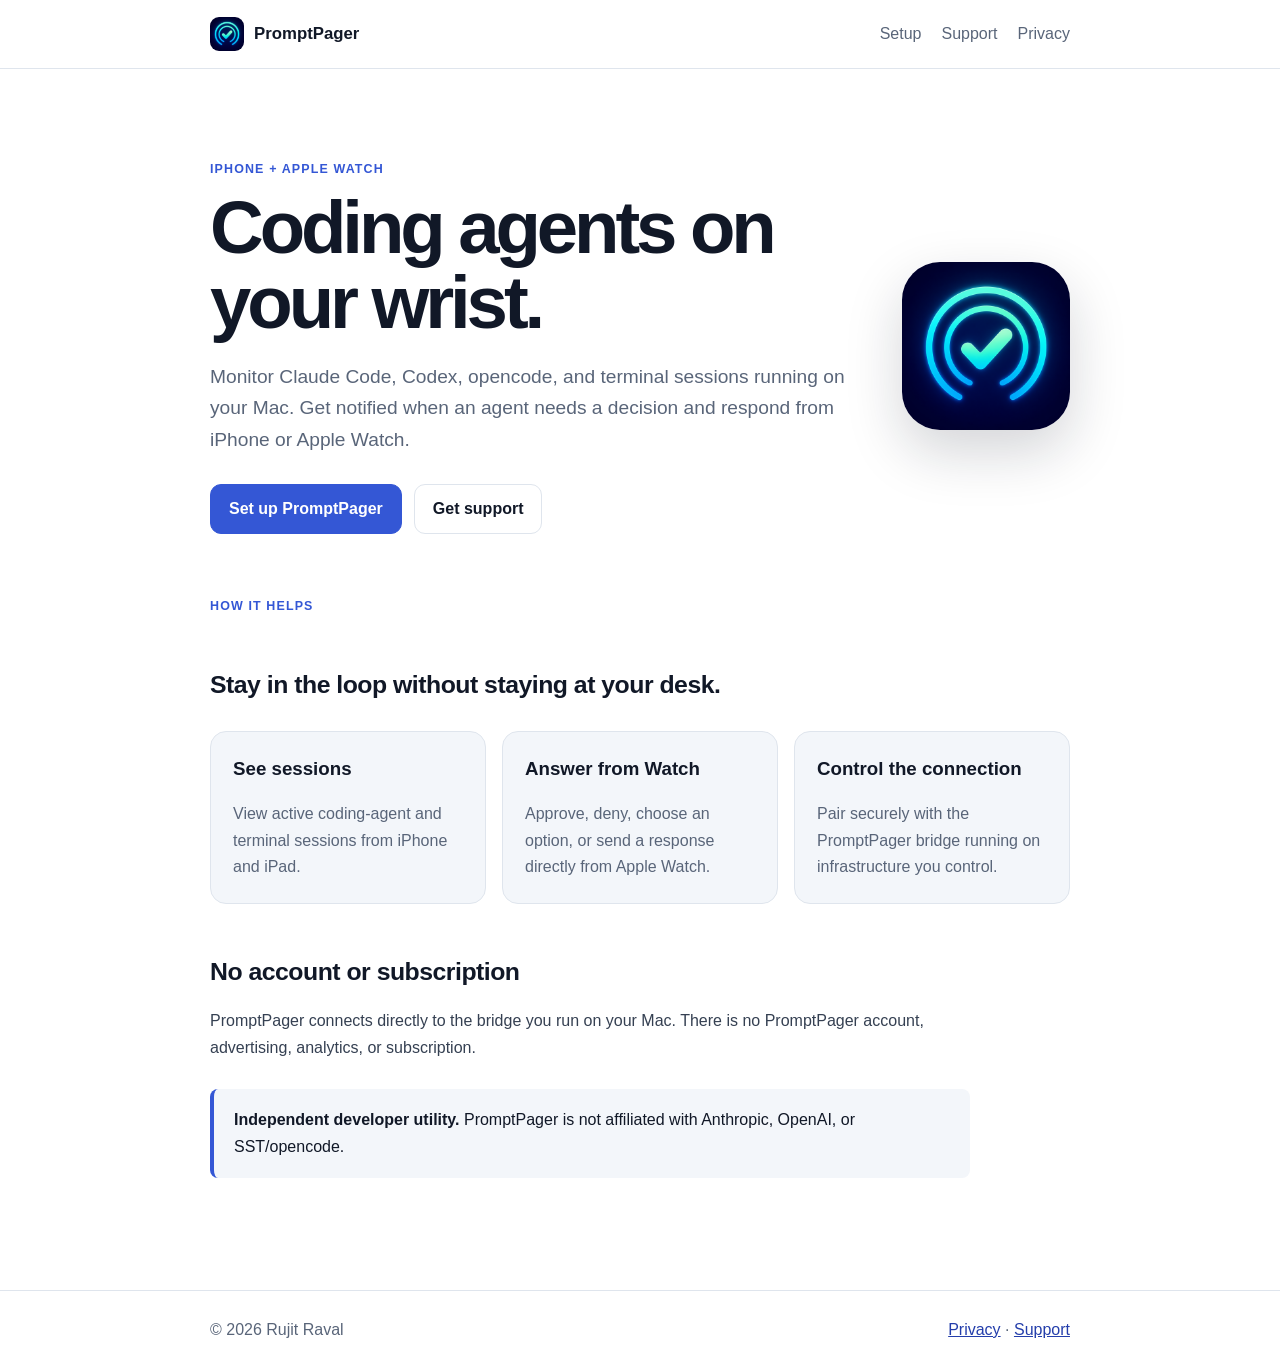
==== index.html @ 87f20dae "Launch PromptPager documentation site" ====
<!doctype html>
<html lang="en">
<head>
  <meta charset="utf-8">
  <meta name="viewport" content="width=device-width, initial-scale=1">
  <meta name="description" content="PromptPager keeps coding-agent and terminal sessions within reach on iPhone and Apple Watch.">
  <title>PromptPager — Coding agents on your wrist</title>
  <link rel="icon" href="assets/promptpager-icon.png">
  <link rel="stylesheet" href="styles.css">
</head>
<body>
  <header class="site-header">
    <nav class="nav" aria-label="Primary navigation">
      <a class="brand" href="./"><img src="assets/promptpager-icon.png" alt="">PromptPager</a>
      <div class="nav-links">
        <a href="setup/">Setup</a>
        <a href="support/">Support</a>
        <a href="privacy/">Privacy</a>
      </div>
    </nav>
  </header>
  <main>
    <section class="hero">
      <div>
        <div class="eyebrow">iPhone + Apple Watch</div>
        <h1>Coding agents on your wrist.</h1>
        <p class="lead">Monitor Claude Code, Codex, opencode, and terminal sessions running on your Mac. Get notified when an agent needs a decision and respond from iPhone or Apple Watch.</p>
        <div class="actions">
          <a class="button primary" href="setup/">Set up PromptPager</a>
          <a class="button" href="support/">Get support</a>
        </div>
      </div>
      <img src="assets/promptpager-icon.png" alt="PromptPager app icon">
    </section>

    <section aria-labelledby="features">
      <div class="eyebrow">How it helps</div>
      <h2 id="features">Stay in the loop without staying at your desk.</h2>
      <div class="grid">
        <article class="card"><h3>See sessions</h3><p>View active coding-agent and terminal sessions from iPhone and iPad.</p></article>
        <article class="card"><h3>Answer from Watch</h3><p>Approve, deny, choose an option, or send a response directly from Apple Watch.</p></article>
        <article class="card"><h3>Control the connection</h3><p>Pair securely with the PromptPager bridge running on infrastructure you control.</p></article>
      </div>
    </section>

    <section class="document">
      <h2>No account or subscription</h2>
      <p>PromptPager connects directly to the bridge you run on your Mac. There is no PromptPager account, advertising, analytics, or subscription.</p>
      <div class="notice"><strong>Independent developer utility.</strong> PromptPager is not affiliated with Anthropic, OpenAI, or SST/opencode.</div>
    </section>
  </main>
  <footer><div class="footer-inner"><p>© 2026 Rujit Raval</p><p><a href="privacy/">Privacy</a> · <a href="support/">Support</a></p></div></footer>
</body>
</html>
---- styles.css ----
:root {
  color-scheme: light;
  --ink: #111827;
  --muted: #596579;
  --line: #dfe5ed;
  --surface: #ffffff;
  --soft: #f3f6fa;
  --brand: #3457d5;
  --brand-dark: #243eab;
  --max: 860px;
}

* { box-sizing: border-box; }

html { scroll-behavior: smooth; }

body {
  margin: 0;
  background: var(--surface);
  color: var(--ink);
  font-family: -apple-system, BlinkMacSystemFont, "Segoe UI", sans-serif;
  line-height: 1.65;
}

a { color: var(--brand-dark); }

.site-header {
  border-bottom: 1px solid var(--line);
  background: rgba(255, 255, 255, 0.94);
}

.nav {
  width: min(var(--max), calc(100% - 40px));
  min-height: 68px;
  margin: 0 auto;
  display: flex;
  align-items: center;
  justify-content: space-between;
  gap: 24px;
}

.brand {
  color: var(--ink);
  display: inline-flex;
  align-items: center;
  gap: 10px;
  font-size: 1.05rem;
  font-weight: 700;
  text-decoration: none;
}

.brand img {
  width: 34px;
  height: 34px;
  border-radius: 9px;
}

.nav-links { display: flex; gap: 20px; }
.nav-links a { color: var(--muted); text-decoration: none; }
.nav-links a:hover { color: var(--ink); }

main {
  width: min(var(--max), calc(100% - 40px));
  margin: 0 auto;
  padding: 72px 0 84px;
}

.hero {
  display: grid;
  grid-template-columns: 1fr auto;
  align-items: center;
  gap: 56px;
  padding: 18px 0 62px;
}

.hero img {
  width: 168px;
  height: 168px;
  border-radius: 38px;
  box-shadow: 0 22px 56px rgba(17, 24, 39, 0.18);
}

.eyebrow {
  color: var(--brand);
  font-size: 0.78rem;
  font-weight: 750;
  letter-spacing: 0.09em;
  text-transform: uppercase;
}

h1 {
  max-width: 720px;
  margin: 10px 0 18px;
  font-size: clamp(2.35rem, 7vw, 4.65rem);
  line-height: 1.02;
  letter-spacing: -0.055em;
}

.document h1 { font-size: clamp(2.2rem, 6vw, 3.5rem); }
h2 { margin: 48px 0 12px; font-size: 1.55rem; letter-spacing: -0.02em; }
h3 { margin: 30px 0 8px; }

.lead {
  max-width: 680px;
  color: var(--muted);
  font-size: 1.2rem;
}

.actions { display: flex; flex-wrap: wrap; gap: 12px; margin-top: 28px; }
.button {
  display: inline-block;
  padding: 11px 18px;
  border: 1px solid var(--line);
  border-radius: 11px;
  background: var(--surface);
  color: var(--ink);
  font-weight: 650;
  text-decoration: none;
}
.button.primary { border-color: var(--brand); background: var(--brand); color: white; }
.button:hover { transform: translateY(-1px); }

.grid {
  display: grid;
  grid-template-columns: repeat(3, 1fr);
  gap: 16px;
  margin-top: 26px;
}

.card {
  border: 1px solid var(--line);
  border-radius: 16px;
  padding: 22px;
  background: var(--soft);
}
.card h2, .card h3 { margin-top: 0; }
.card p { margin-bottom: 0; color: var(--muted); }

.document { max-width: 760px; }
.document p, .document li { color: #354052; }
.document strong { color: var(--ink); }

pre {
  overflow-x: auto;
  padding: 16px 18px;
  border-radius: 12px;
  background: #111827;
  color: #eef2ff;
  font-size: 0.92rem;
}

code { font-family: ui-monospace, SFMono-Regular, Menlo, monospace; }

.notice {
  margin: 28px 0;
  padding: 18px 20px;
  border-left: 4px solid var(--brand);
  border-radius: 8px;
  background: var(--soft);
}

footer {
  border-top: 1px solid var(--line);
  color: var(--muted);
}

.footer-inner {
  width: min(var(--max), calc(100% - 40px));
  margin: 0 auto;
  padding: 26px 0;
  display: flex;
  justify-content: space-between;
  gap: 20px;
}
.footer-inner p { margin: 0; }

@media (max-width: 700px) {
  .nav { align-items: flex-start; flex-direction: column; padding: 16px 0; }
  .nav-links { flex-wrap: wrap; gap: 10px 18px; }
  main { padding-top: 48px; }
  .hero { grid-template-columns: 1fr; gap: 34px; }
  .hero img { grid-row: 1; width: 112px; height: 112px; border-radius: 26px; }
  .grid { grid-template-columns: 1fr; }
  .footer-inner { flex-direction: column; }
}
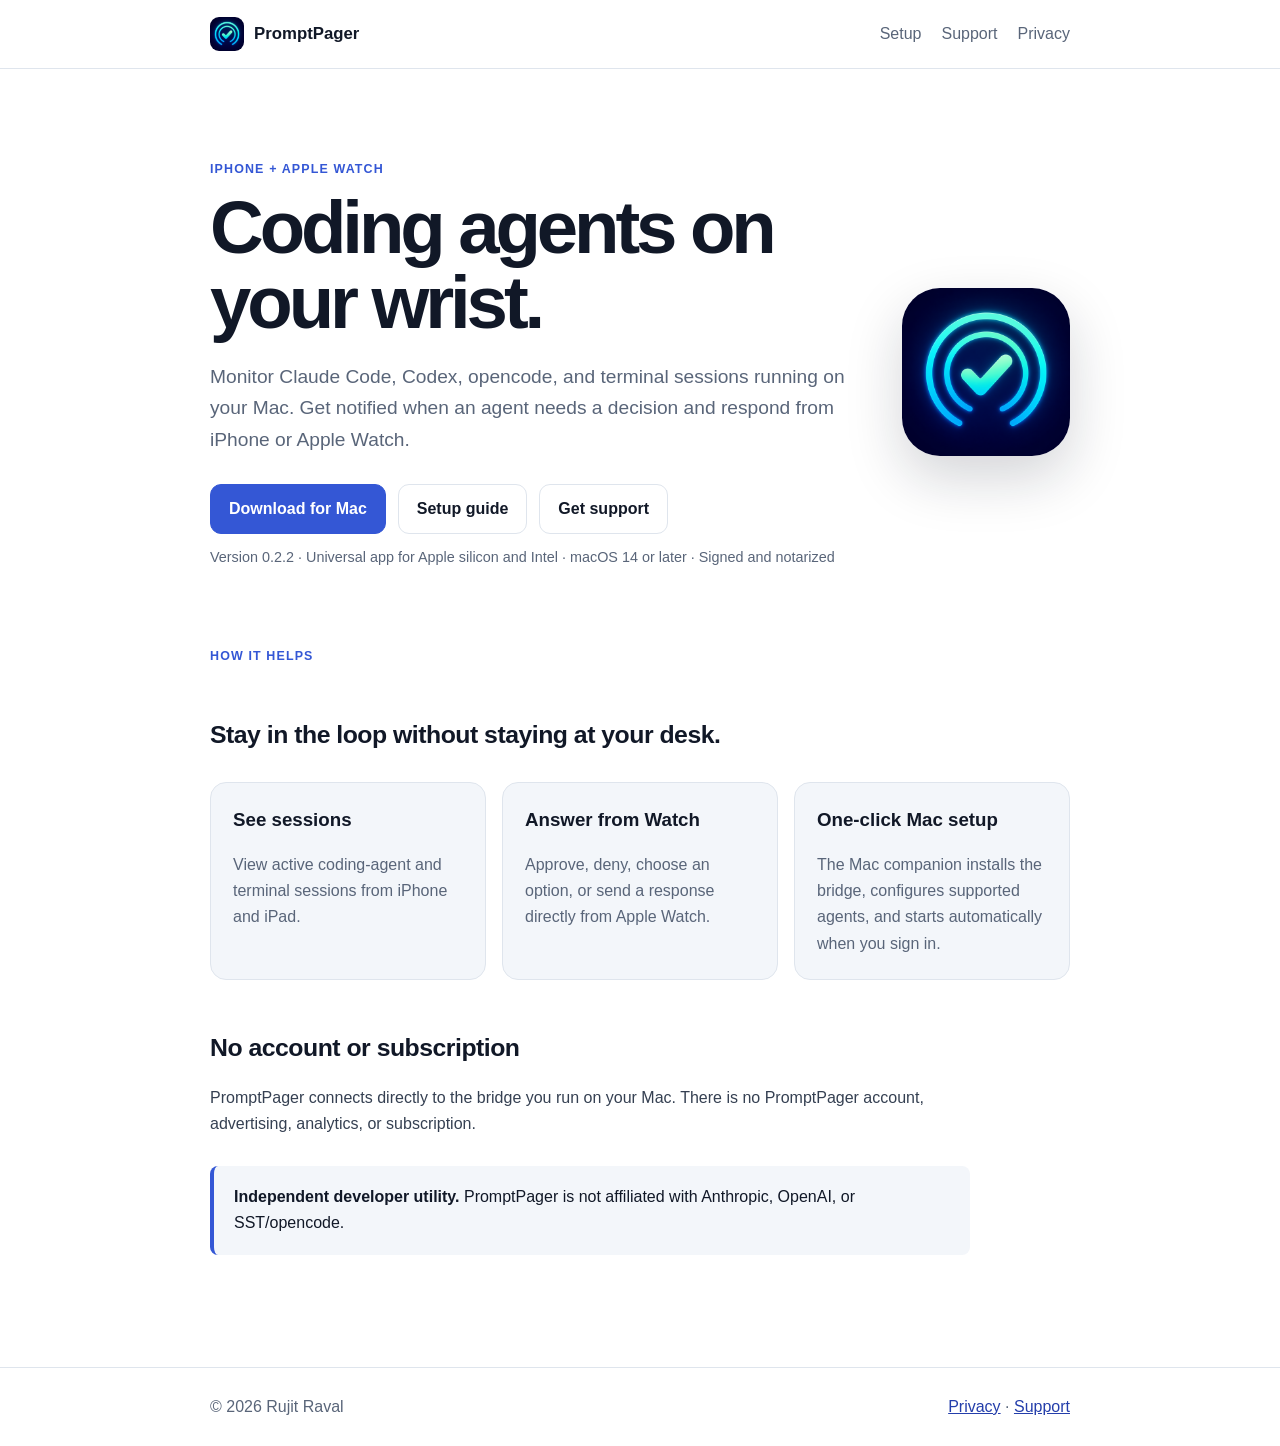
==== commit e470ac06: "docs: add customer Mac companion onboarding" ====
--- a/index.html
+++ b/index.html
@@ -26,9 +26,11 @@
         <h1>Coding agents on your wrist.</h1>
         <p class="lead">Monitor Claude Code, Codex, opencode, and terminal sessions running on your Mac. Get notified when an agent needs a decision and respond from iPhone or Apple Watch.</p>
         <div class="actions">
-          <a class="button primary" href="setup/">Set up PromptPager</a>
+          <a class="button primary" href="https://github.com/RujitRaval/promptpager-docs/releases/download/v0.2.2/PromptPager-0.2.2-macOS-universal.zip">Download for Mac</a>
+          <a class="button" href="setup/">Setup guide</a>
           <a class="button" href="support/">Get support</a>
         </div>
+        <p class="download-note">Version 0.2.2 · Universal app for Apple silicon and Intel · macOS 14 or later · Signed and notarized</p>
       </div>
       <img src="assets/promptpager-icon.png" alt="PromptPager app icon">
     </section>
@@ -39,7 +41,7 @@
       <div class="grid">
         <article class="card"><h3>See sessions</h3><p>View active coding-agent and terminal sessions from iPhone and iPad.</p></article>
         <article class="card"><h3>Answer from Watch</h3><p>Approve, deny, choose an option, or send a response directly from Apple Watch.</p></article>
-        <article class="card"><h3>Control the connection</h3><p>Pair securely with the PromptPager bridge running on infrastructure you control.</p></article>
+        <article class="card"><h3>One-click Mac setup</h3><p>The Mac companion installs the bridge, configures supported agents, and starts automatically when you sign in.</p></article>
       </div>
     </section>
 
@@ -52,4 +54,3 @@
   <footer><div class="footer-inner"><p>© 2026 Rujit Raval</p><p><a href="privacy/">Privacy</a> · <a href="support/">Support</a></p></div></footer>
 </body>
 </html>
-
--- a/styles.css
+++ b/styles.css
@@ -107,6 +107,11 @@
 }
 
 .actions { display: flex; flex-wrap: wrap; gap: 12px; margin-top: 28px; }
+.download-note {
+  margin-top: 12px;
+  color: var(--muted);
+  font-size: 0.9rem;
+}
 .button {
   display: inline-block;
   padding: 11px 18px;
@@ -183,4 +188,3 @@
   .grid { grid-template-columns: 1fr; }
   .footer-inner { flex-direction: column; }
 }
-
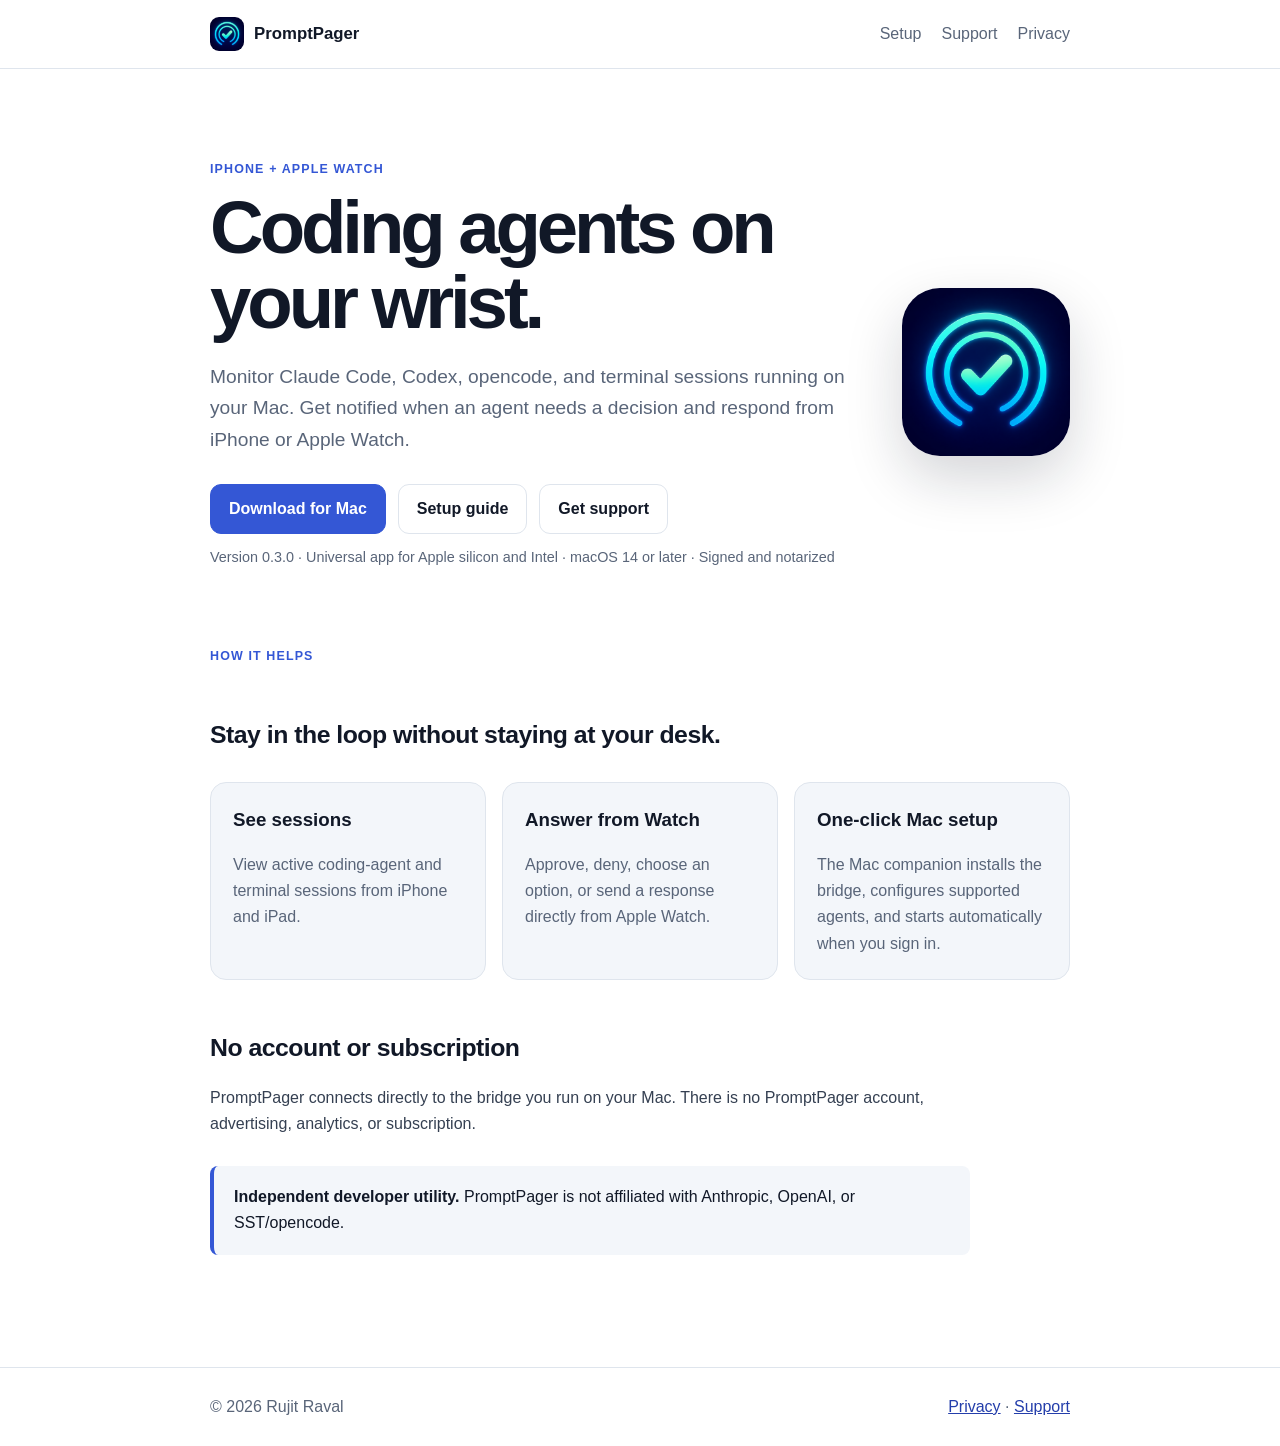
==== commit 657f6d43: "docs: update Mac downloads to 0.3.0" ====
--- a/index.html
+++ b/index.html
@@ -26,11 +26,11 @@
         <h1>Coding agents on your wrist.</h1>
         <p class="lead">Monitor Claude Code, Codex, opencode, and terminal sessions running on your Mac. Get notified when an agent needs a decision and respond from iPhone or Apple Watch.</p>
         <div class="actions">
-          <a class="button primary" href="https://github.com/RujitRaval/promptpager-docs/releases/download/v0.2.2/PromptPager-0.2.2-macOS-universal.zip">Download for Mac</a>
+          <a class="button primary" href="https://github.com/RujitRaval/promptpager-docs/releases/download/v0.3.0/PromptPager-0.3.0-macOS-universal.zip">Download for Mac</a>
           <a class="button" href="setup/">Setup guide</a>
           <a class="button" href="support/">Get support</a>
         </div>
-        <p class="download-note">Version 0.2.2 · Universal app for Apple silicon and Intel · macOS 14 or later · Signed and notarized</p>
+        <p class="download-note">Version 0.3.0 · Universal app for Apple silicon and Intel · macOS 14 or later · Signed and notarized</p>
       </div>
       <img src="assets/promptpager-icon.png" alt="PromptPager app icon">
     </section>
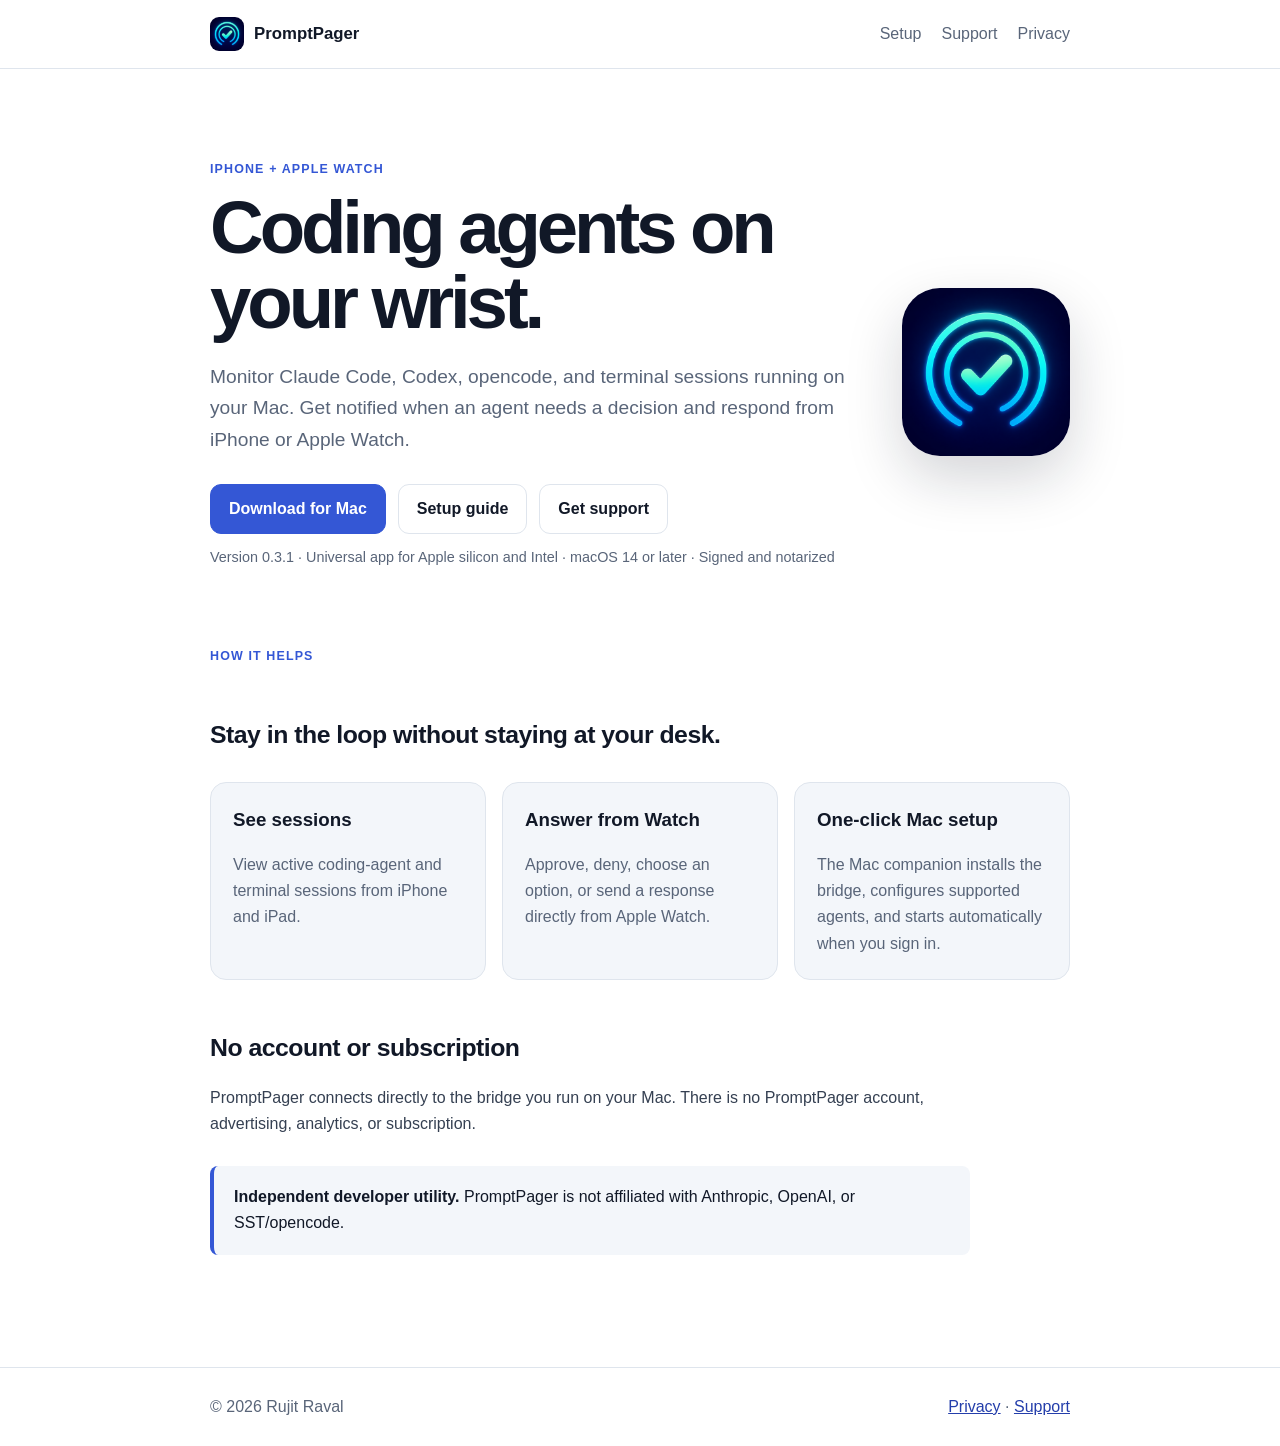
==== commit f5ea3c1f: "docs: update Mac downloads to 0.3.1" ====
--- a/index.html
+++ b/index.html
@@ -26,11 +26,11 @@
         <h1>Coding agents on your wrist.</h1>
         <p class="lead">Monitor Claude Code, Codex, opencode, and terminal sessions running on your Mac. Get notified when an agent needs a decision and respond from iPhone or Apple Watch.</p>
         <div class="actions">
-          <a class="button primary" href="https://github.com/RujitRaval/promptpager-docs/releases/download/v0.3.0/PromptPager-0.3.0-macOS-universal.zip">Download for Mac</a>
+          <a class="button primary" href="https://github.com/RujitRaval/promptpager-docs/releases/download/v0.3.1/PromptPager-0.3.1-macOS-universal.zip">Download for Mac</a>
           <a class="button" href="setup/">Setup guide</a>
           <a class="button" href="support/">Get support</a>
         </div>
-        <p class="download-note">Version 0.3.0 · Universal app for Apple silicon and Intel · macOS 14 or later · Signed and notarized</p>
+        <p class="download-note">Version 0.3.1 · Universal app for Apple silicon and Intel · macOS 14 or later · Signed and notarized</p>
       </div>
       <img src="assets/promptpager-icon.png" alt="PromptPager app icon">
     </section>
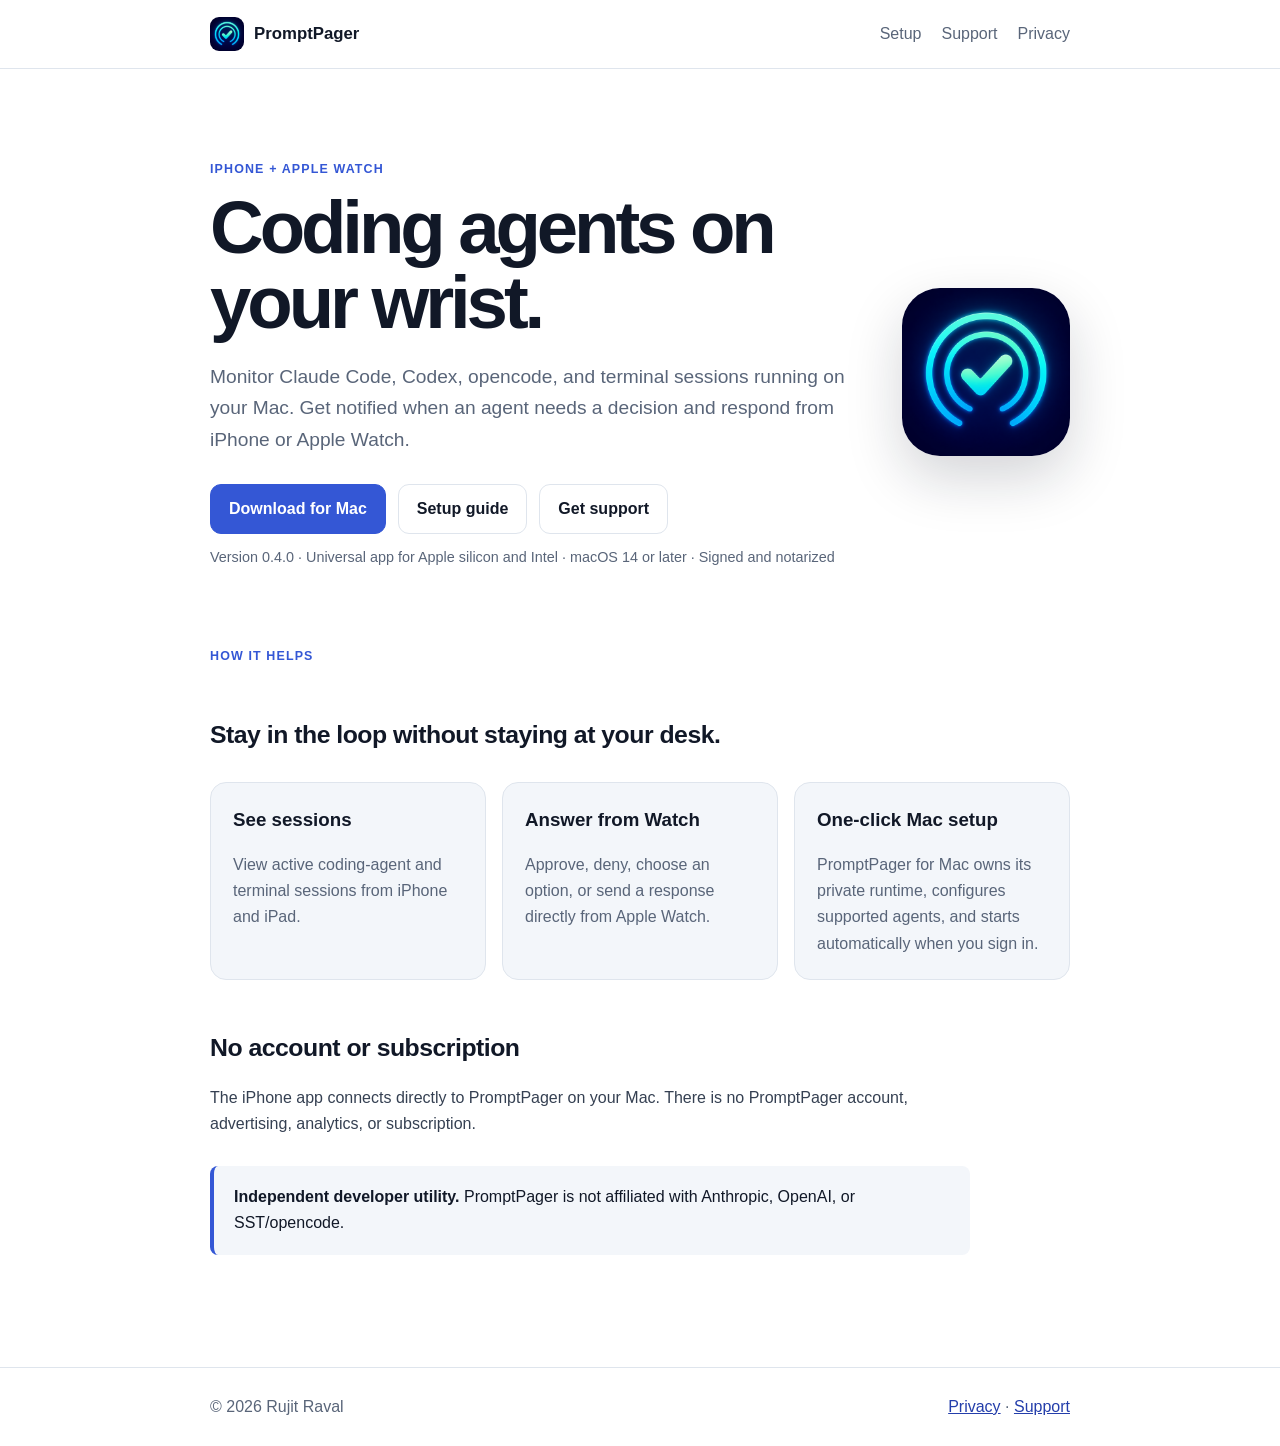
==== commit 9a63c414: "docs: publish PromptPager 0.4.0 setup" ====
--- a/index.html
+++ b/index.html
@@ -26,11 +26,11 @@
         <h1>Coding agents on your wrist.</h1>
         <p class="lead">Monitor Claude Code, Codex, opencode, and terminal sessions running on your Mac. Get notified when an agent needs a decision and respond from iPhone or Apple Watch.</p>
         <div class="actions">
-          <a class="button primary" href="https://github.com/RujitRaval/promptpager-docs/releases/download/v0.3.1/PromptPager-0.3.1-macOS-universal.zip">Download for Mac</a>
+          <a class="button primary" href="https://github.com/RujitRaval/promptpager-docs/releases/download/v0.4.0/PromptPager-0.4.0-macOS-universal.zip">Download for Mac</a>
           <a class="button" href="setup/">Setup guide</a>
           <a class="button" href="support/">Get support</a>
         </div>
-        <p class="download-note">Version 0.3.1 · Universal app for Apple silicon and Intel · macOS 14 or later · Signed and notarized</p>
+        <p class="download-note">Version 0.4.0 · Universal app for Apple silicon and Intel · macOS 14 or later · Signed and notarized</p>
       </div>
       <img src="assets/promptpager-icon.png" alt="PromptPager app icon">
     </section>
@@ -41,13 +41,13 @@
       <div class="grid">
         <article class="card"><h3>See sessions</h3><p>View active coding-agent and terminal sessions from iPhone and iPad.</p></article>
         <article class="card"><h3>Answer from Watch</h3><p>Approve, deny, choose an option, or send a response directly from Apple Watch.</p></article>
-        <article class="card"><h3>One-click Mac setup</h3><p>The Mac companion installs the bridge, configures supported agents, and starts automatically when you sign in.</p></article>
+        <article class="card"><h3>One-click Mac setup</h3><p>PromptPager for Mac owns its private runtime, configures supported agents, and starts automatically when you sign in.</p></article>
       </div>
     </section>
 
     <section class="document">
       <h2>No account or subscription</h2>
-      <p>PromptPager connects directly to the bridge you run on your Mac. There is no PromptPager account, advertising, analytics, or subscription.</p>
+      <p>The iPhone app connects directly to PromptPager on your Mac. There is no PromptPager account, advertising, analytics, or subscription.</p>
       <div class="notice"><strong>Independent developer utility.</strong> PromptPager is not affiliated with Anthropic, OpenAI, or SST/opencode.</div>
     </section>
   </main>
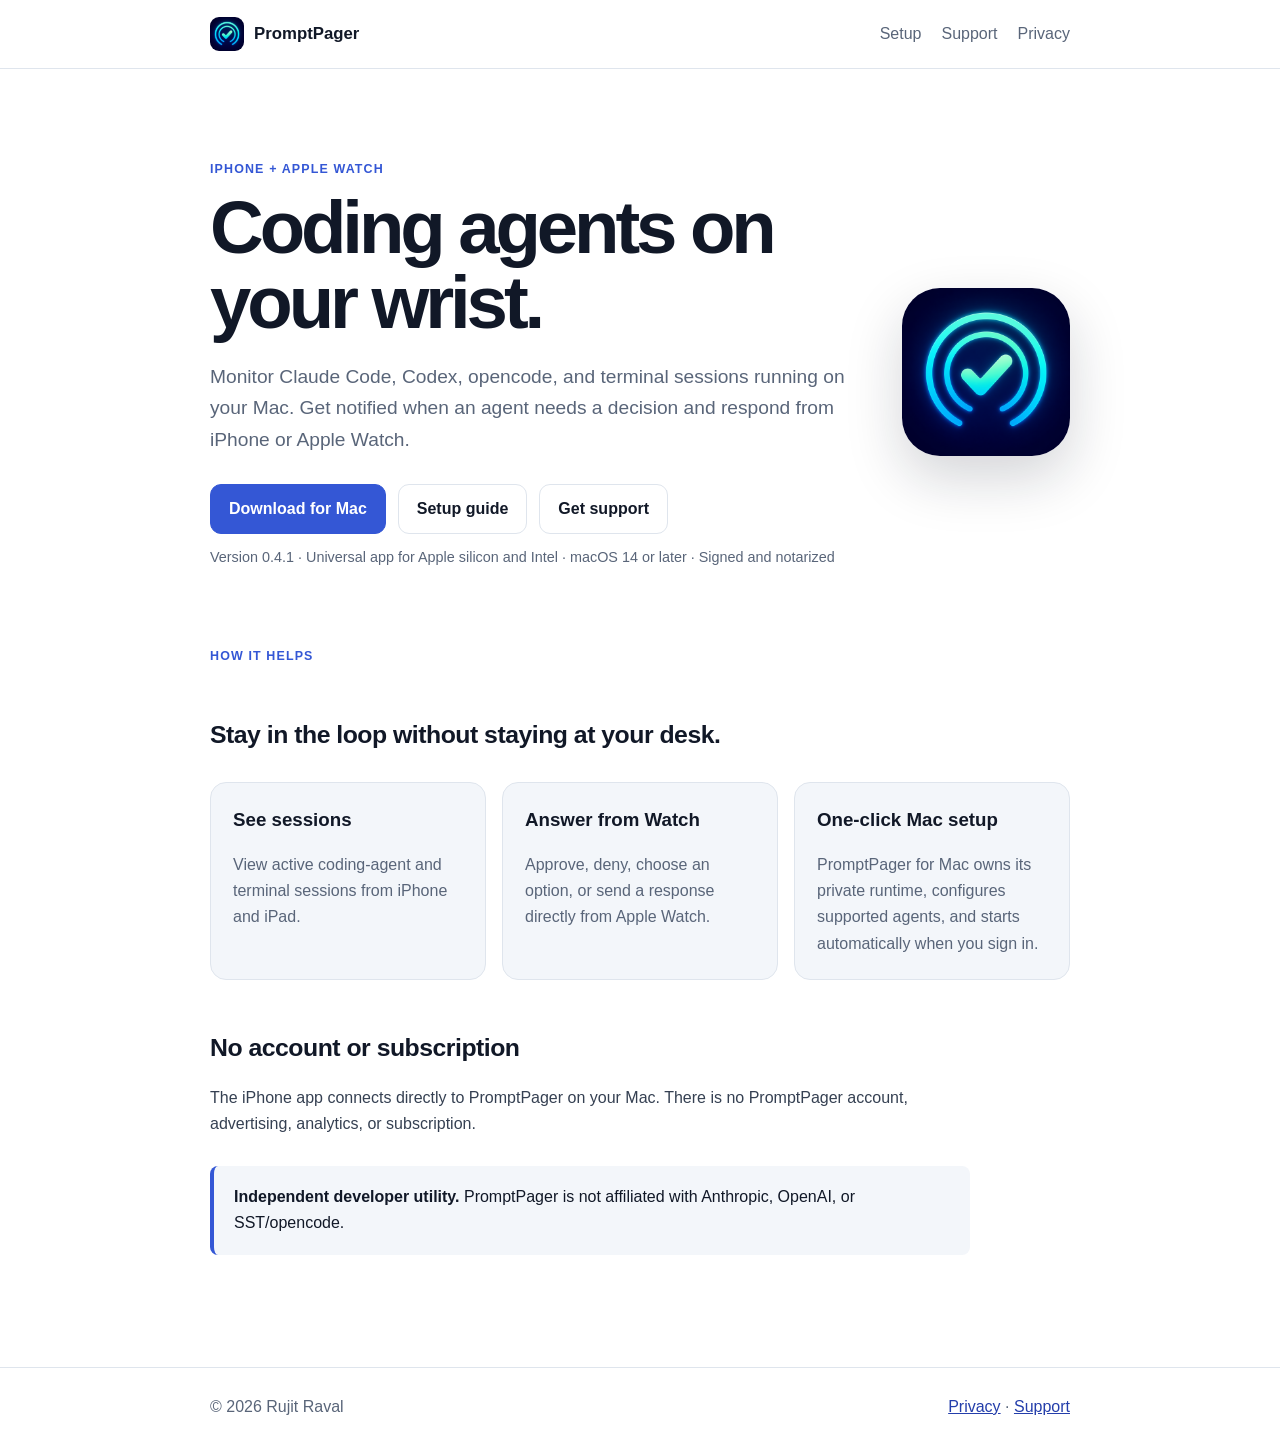
==== commit 1194ddf3: "docs: point customers to PromptPager 0.4.1" ====
--- a/index.html
+++ b/index.html
@@ -26,11 +26,11 @@
         <h1>Coding agents on your wrist.</h1>
         <p class="lead">Monitor Claude Code, Codex, opencode, and terminal sessions running on your Mac. Get notified when an agent needs a decision and respond from iPhone or Apple Watch.</p>
         <div class="actions">
-          <a class="button primary" href="https://github.com/RujitRaval/promptpager-docs/releases/download/v0.4.0/PromptPager-0.4.0-macOS-universal.zip">Download for Mac</a>
+          <a class="button primary" href="https://github.com/RujitRaval/promptpager-docs/releases/download/v0.4.1/PromptPager-0.4.1-macOS-universal.zip">Download for Mac</a>
           <a class="button" href="setup/">Setup guide</a>
           <a class="button" href="support/">Get support</a>
         </div>
-        <p class="download-note">Version 0.4.0 · Universal app for Apple silicon and Intel · macOS 14 or later · Signed and notarized</p>
+        <p class="download-note">Version 0.4.1 · Universal app for Apple silicon and Intel · macOS 14 or later · Signed and notarized</p>
       </div>
       <img src="assets/promptpager-icon.png" alt="PromptPager app icon">
     </section>
